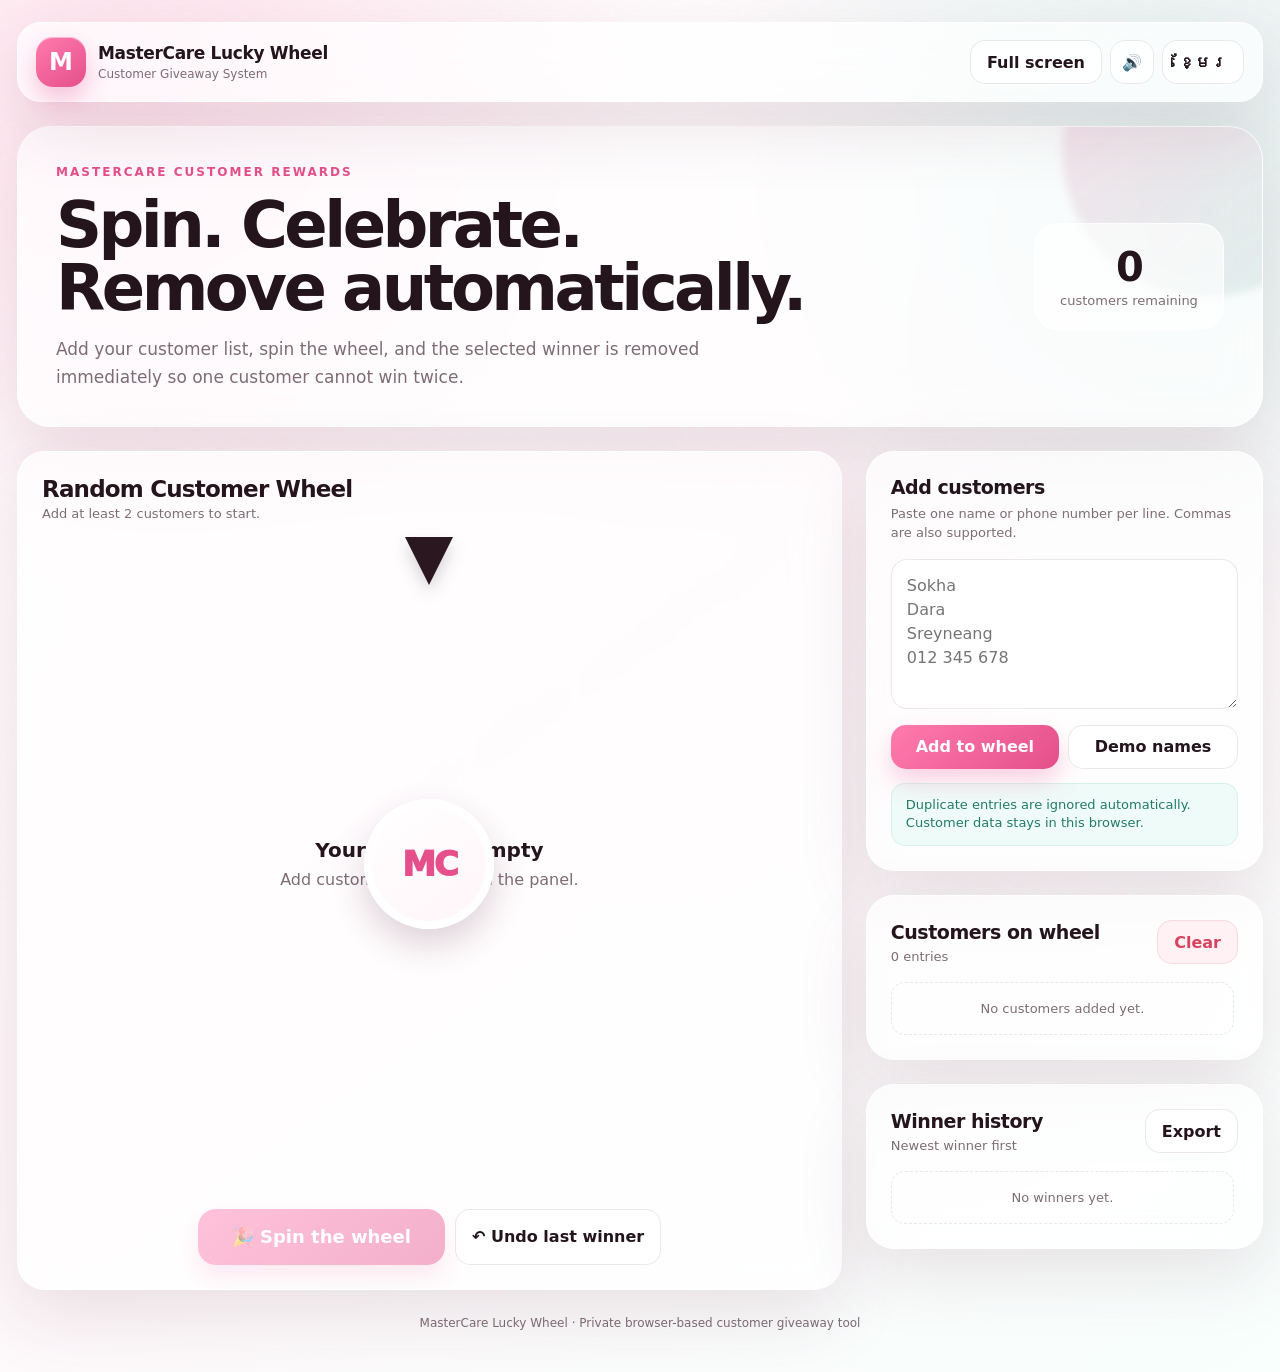
==== mastercare-wheel/index.html @ 32096e31 "Add MasterCare customer lucky wheel" ====
<!DOCTYPE html>
<html lang="en">
<head>
  <meta charset="UTF-8" />
  <meta name="viewport" content="width=device-width, initial-scale=1.0" />
  <meta name="theme-color" content="#fff7fa" />
  <meta name="description" content="MasterCare customer random wheel with automatic winner removal." />
  <title>MasterCare Lucky Wheel</title>
  <style>
    :root{--bg:#fff9fb;--surface:rgba(255,255,255,.72);--line:rgba(73,31,50,.10);--text:#24151d;--muted:#7e6c75;--pink:#e54f8b;--pink2:#ff7bad;--green:#2ca98f;--danger:#d8435f;--shadow:0 24px 70px rgba(104,45,70,.13);--radius:28px}
    *{box-sizing:border-box}html{scroll-behavior:smooth}body{margin:0;min-height:100vh;color:var(--text);font-family:Inter,ui-sans-serif,system-ui,-apple-system,BlinkMacSystemFont,"Segoe UI",sans-serif;background:radial-gradient(circle at 10% 5%,rgba(255,168,200,.30),transparent 30%),radial-gradient(circle at 92% 12%,rgba(158,229,215,.28),transparent 28%),linear-gradient(145deg,#fff,#fff7fa 48%,#f8fffd);overflow-x:hidden}
    body:before{content:"";position:fixed;inset:0;pointer-events:none;opacity:.24;background-image:url("data:image/svg+xml,%3Csvg viewBox='0 0 160 160' xmlns='http://www.w3.org/2000/svg'%3E%3Cfilter id='n'%3E%3CfeTurbulence type='fractalNoise' baseFrequency='.9' numOctaves='2' stitchTiles='stitch'/%3E%3C/filter%3E%3Crect width='100%25' height='100%25' filter='url(%23n)' opacity='.08'/%3E%3C/svg%3E")}
    button,input,textarea{font:inherit}button{cursor:pointer}.app{width:min(1440px,calc(100% - 34px));margin:0 auto;padding:22px 0 42px}.glass{background:var(--surface);border:1px solid rgba(255,255,255,.78);box-shadow:var(--shadow);backdrop-filter:blur(22px) saturate(150%);-webkit-backdrop-filter:blur(22px) saturate(150%)}
    header{min-height:78px;border-radius:24px;padding:14px 18px;display:flex;align-items:center;justify-content:space-between;gap:16px;position:sticky;top:14px;z-index:20}.brand{display:flex;align-items:center;gap:12px}.brand-mark{width:50px;height:50px;border-radius:17px;display:grid;place-items:center;color:#fff;font-weight:900;font-size:24px;background:linear-gradient(145deg,var(--pink2),var(--pink));box-shadow:0 12px 25px rgba(229,79,139,.32),inset 0 1px 0 rgba(255,255,255,.5)}.brand strong{display:block;font-size:17px;letter-spacing:-.02em}.brand span{font-size:12px;color:var(--muted)}.header-actions{display:flex;align-items:center;gap:8px}
    .icon-btn,.ghost-btn,.secondary-btn,.danger-btn,.primary-btn{border:0;border-radius:15px;min-height:44px;padding:0 16px;font-weight:750;transition:.2s ease}.icon-btn,.ghost-btn,.secondary-btn{background:rgba(255,255,255,.75);color:var(--text);border:1px solid var(--line)}.icon-btn{width:44px;padding:0;display:grid;place-items:center}button:hover{transform:translateY(-2px)}button:active{transform:translateY(0) scale(.98)}.primary-btn{color:#fff;background:linear-gradient(135deg,var(--pink2),var(--pink));box-shadow:0 12px 24px rgba(229,79,139,.26)}.secondary-btn{background:rgba(255,255,255,.82)}.danger-btn{color:var(--danger);background:#fff1f4;border:1px solid rgba(216,67,95,.13)}
    .hero{margin-top:24px;border-radius:34px;padding:34px 38px;display:flex;align-items:center;justify-content:space-between;gap:28px;overflow:hidden;position:relative}.hero:after{content:"";position:absolute;width:290px;height:290px;border-radius:50%;right:-90px;top:-120px;background:linear-gradient(140deg,rgba(255,123,173,.22),rgba(44,169,143,.14));filter:blur(4px)}.eyebrow{font-size:12px;letter-spacing:.17em;color:var(--pink);font-weight:900;text-transform:uppercase}h1{font-size:clamp(32px,5vw,64px);line-height:.98;letter-spacing:-.055em;margin:14px 0 16px;max-width:760px}.hero p{font-size:17px;line-height:1.65;color:var(--muted);max-width:670px;margin:0}.hero-stat{min-width:190px;border-radius:24px;padding:20px;position:relative;z-index:2;text-align:center;background:rgba(255,255,255,.66);border:1px solid rgba(255,255,255,.82)}.hero-stat strong{display:block;font-size:40px;letter-spacing:-.05em}.hero-stat span{color:var(--muted);font-size:13px}
    .workspace{margin-top:24px;display:grid;grid-template-columns:minmax(0,1.35fr) minmax(330px,.65fr);gap:24px}.wheel-card,.panel{border-radius:var(--radius);padding:24px}.wheel-card{min-height:720px;display:flex;flex-direction:column;align-items:center;justify-content:center;position:relative;overflow:hidden}.section-title{width:100%;display:flex;align-items:center;justify-content:space-between;gap:12px;margin-bottom:18px}.section-title h2{font-size:23px;letter-spacing:-.035em;margin:0}.section-title p{margin:4px 0 0;color:var(--muted);font-size:13px}.wheel-wrap{width:min(650px,92vw);aspect-ratio:1;position:relative;display:grid;place-items:center}#wheel{width:100%;height:100%;filter:drop-shadow(0 24px 30px rgba(97,40,64,.16))}.pointer{position:absolute;top:-2px;left:50%;transform:translateX(-50%);z-index:5;width:0;height:0;border-left:24px solid transparent;border-right:24px solid transparent;border-top:48px solid #2b1720;filter:drop-shadow(0 8px 8px rgba(36,21,29,.18))}.wheel-center{position:absolute;width:20%;aspect-ratio:1;border-radius:50%;display:grid;place-items:center;z-index:4;background:linear-gradient(145deg,#fff,#fff5f8);border:8px solid rgba(255,255,255,.92);box-shadow:0 16px 34px rgba(92,40,63,.2);color:var(--pink);font-weight:950;font-size:clamp(18px,3vw,34px);letter-spacing:-.06em}.empty-wheel{position:absolute;inset:0;display:grid;place-items:center;text-align:center;padding:32px;color:var(--muted);pointer-events:none}.empty-wheel strong{display:block;color:var(--text);font-size:20px;margin-bottom:8px}.wheel-actions{margin-top:20px;display:flex;flex-wrap:wrap;justify-content:center;gap:10px}#spinBtn{font-size:18px;min-height:56px;padding:0 34px;border-radius:18px}#spinBtn:disabled{opacity:.45;cursor:not-allowed;transform:none}
    .side{display:grid;gap:24px;align-content:start}.panel h3{font-size:19px;margin:0 0 6px;letter-spacing:-.025em}.panel .sub{color:var(--muted);font-size:13px;margin:0 0 16px;line-height:1.5}textarea,input{width:100%;border:1px solid var(--line);background:rgba(255,255,255,.76);color:var(--text);border-radius:16px;padding:14px 15px;outline:none;transition:.2s}textarea{min-height:150px;resize:vertical;line-height:1.5}textarea:focus,input:focus{border-color:rgba(229,79,139,.45);box-shadow:0 0 0 4px rgba(229,79,139,.09);background:#fff}.form-actions{display:flex;gap:9px;flex-wrap:wrap;margin-top:12px}.form-actions button{flex:1}.customer-list,.winner-list{display:grid;gap:8px;max-height:270px;overflow:auto;padding-right:4px}.customer-item,.winner-item{display:flex;align-items:center;justify-content:space-between;gap:12px;padding:11px 12px;border-radius:14px;background:rgba(255,255,255,.66);border:1px solid rgba(73,31,50,.07)}.customer-item span,.winner-item span{overflow:hidden;text-overflow:ellipsis;white-space:nowrap;font-weight:650}.customer-item button{border:0;background:#fff0f4;color:var(--danger);width:30px;height:30px;border-radius:10px}.winner-item small{color:var(--muted)}.empty-list{padding:18px;text-align:center;color:var(--muted);font-size:13px;border:1px dashed var(--line);border-radius:14px}.notice{margin-top:14px;padding:12px 14px;border-radius:14px;background:#effbf8;color:#237b69;font-size:13px;line-height:1.45;border:1px solid rgba(44,169,143,.12)}
    .modal{position:fixed;inset:0;z-index:100;display:grid;place-items:center;padding:20px}.modal.hidden{display:none}.backdrop{position:absolute;inset:0;background:rgba(34,18,26,.34);backdrop-filter:blur(12px)}.winner-modal{position:relative;width:min(520px,100%);border-radius:34px;padding:34px;text-align:center;overflow:hidden;background:rgba(255,255,255,.93);border:1px solid rgba(255,255,255,.95);box-shadow:0 34px 100px rgba(59,25,40,.25)}.winner-modal:before{content:"";position:absolute;inset:-120px;background:conic-gradient(from 90deg,transparent,rgba(255,123,173,.24),transparent,rgba(44,169,143,.20),transparent);animation:rotate 7s linear infinite}.winner-content{position:relative}@keyframes rotate{to{transform:rotate(360deg)}}.trophy{font-size:68px;display:block;animation:bounce .8s ease both}@keyframes bounce{0%{transform:scale(.3) rotate(-10deg);opacity:0}60%{transform:scale(1.18) rotate(4deg)}100%{transform:scale(1);opacity:1}}.winner-modal h2{font-size:22px;margin:12px 0 6px}.winner-name{font-size:clamp(29px,6vw,48px);font-weight:950;letter-spacing:-.05em;color:var(--pink);margin:8px 0 14px;word-break:break-word}.removed-note{font-size:13px;color:var(--green);padding:9px 13px;border-radius:999px;background:#edf9f6;display:inline-block;margin-bottom:20px}.modal-actions{display:flex;gap:10px;justify-content:center;flex-wrap:wrap}.confetti{position:fixed;top:-20px;width:12px;height:18px;z-index:140;animation:fall var(--d) linear forwards;transform:rotate(var(--r));border-radius:3px}@keyframes fall{to{transform:translate3d(var(--x),110vh,0) rotate(900deg);opacity:.9}}footer{padding:26px 8px 0;text-align:center;color:var(--muted);font-size:12px}
    @media(max-width:980px){.workspace{grid-template-columns:1fr}.side{grid-template-columns:1fr 1fr}.wheel-card{min-height:auto}}@media(max-width:680px){.app{width:min(100% - 20px,1440px);padding-top:10px}header{top:8px;padding:11px 12px}.brand span{display:none}.hide-mobile{display:none}.hero{padding:26px 22px;display:block}.hero-stat{margin-top:20px;min-width:0;text-align:left}.hero-stat strong{font-size:31px}.wheel-card,.panel{padding:16px;border-radius:23px}.wheel-card{padding-top:20px}.side{grid-template-columns:1fr}.pointer{border-left-width:18px;border-right-width:18px;border-top-width:38px}.wheel-center{border-width:5px}.section-title{align-items:flex-start}.form-actions button{flex:1 1 46%}}
  </style>
</head>
<body>
  <div class="app">
    <header class="glass"><div class="brand"><div class="brand-mark">M</div><div><strong>MasterCare Lucky Wheel</strong><span data-en="Customer Giveaway System" data-kh="ប្រព័ន្ធចាប់រង្វាន់អតិថិជន">Customer Giveaway System</span></div></div><div class="header-actions"><button class="ghost-btn hide-mobile" id="fullscreenBtn" data-en="Full screen" data-kh="ពេញអេក្រង់">Full screen</button><button class="icon-btn" id="soundBtn" title="Sound">🔊</button><button class="ghost-btn" id="langBtn">ខ្មែរ</button></div></header>
    <section class="hero glass"><div><span class="eyebrow" data-en="MasterCare Customer Rewards" data-kh="កម្មវិធីរង្វាន់អតិថិជន MasterCare">MasterCare Customer Rewards</span><h1 data-en="Spin. Celebrate. Remove automatically." data-kh="បង្វិល។ អបអរសាទរ។ ដកអ្នកឈ្នះចេញដោយស្វ័យប្រវត្តិ។">Spin. Celebrate. Remove automatically.</h1><p data-en="Add your customer list, spin the wheel, and the selected winner is removed immediately so one customer cannot win twice." data-kh="បញ្ចូលបញ្ជីអតិថិជន បង្វិលកង់ ហើយអ្នកឈ្នះនឹងត្រូវដកចេញភ្លាមៗ ដើម្បីកុំឱ្យមនុស្សតែម្នាក់ឈ្នះពីរដង។">Add your customer list, spin the wheel, and the selected winner is removed immediately so one customer cannot win twice.</p></div><div class="hero-stat"><strong id="customerCount">0</strong><span data-en="customers remaining" data-kh="អតិថិជននៅសល់">customers remaining</span></div></section>
    <main class="workspace">
      <section class="wheel-card glass"><div class="section-title"><div><h2 data-en="Random Customer Wheel" data-kh="កង់ចាប់ឈ្មោះអតិថិជន">Random Customer Wheel</h2><p id="wheelStatus">Add at least 2 customers to start.</p></div></div><div class="wheel-wrap"><canvas id="wheel" width="900" height="900" aria-label="Random customer wheel"></canvas><div class="pointer"></div><div class="wheel-center">MC</div><div class="empty-wheel" id="emptyWheel"><div><strong data-en="Your wheel is empty" data-kh="កង់មិនទាន់មានឈ្មោះ">Your wheel is empty</strong><span data-en="Add customer names from the panel." data-kh="សូមបញ្ចូលឈ្មោះអតិថិជនពីផ្ទាំងខាងក្រោម។">Add customer names from the panel.</span></div></div></div><div class="wheel-actions"><button class="primary-btn" id="spinBtn" disabled>🎉 <span data-en="Spin the wheel" data-kh="បង្វិលកង់">Spin the wheel</span></button><button class="secondary-btn" id="undoBtn" disabled>↶ <span data-en="Undo last winner" data-kh="ត្រឡប់អ្នកឈ្នះចុងក្រោយ">Undo last winner</span></button></div></section>
      <aside class="side">
        <section class="panel glass"><h3 data-en="Add customers" data-kh="បញ្ចូលអតិថិជន">Add customers</h3><p class="sub" data-en="Paste one name or phone number per line. Commas are also supported." data-kh="បិទភ្ជាប់ឈ្មោះ ឬលេខទូរស័ព្ទមួយក្នុងមួយបន្ទាត់។ អាចប្រើសញ្ញាក្បៀសផងដែរ។">Paste one name or phone number per line. Commas are also supported.</p><textarea id="nameInput" placeholder="Sokha&#10;Dara&#10;Sreyneang&#10;012 345 678"></textarea><div class="form-actions"><button class="primary-btn" id="addBtn" data-en="Add to wheel" data-kh="បញ្ចូលទៅកង់">Add to wheel</button><button class="secondary-btn" id="demoBtn" data-en="Demo names" data-kh="ឈ្មោះសាកល្បង">Demo names</button></div><div class="notice" data-en="Duplicate entries are ignored automatically. Customer data stays in this browser." data-kh="ឈ្មោះស្ទួនត្រូវបានរំលងដោយស្វ័យប្រវត្តិ។ ទិន្នន័យអតិថិជនរក្សាទុកតែក្នុង Browser នេះ។">Duplicate entries are ignored automatically. Customer data stays in this browser.</div></section>
        <section class="panel glass"><div class="section-title"><div><h3 data-en="Customers on wheel" data-kh="អតិថិជនក្នុងកង់">Customers on wheel</h3><p id="listCount">0 entries</p></div><button class="danger-btn" id="clearBtn" data-en="Clear" data-kh="លុបអស់">Clear</button></div><div class="customer-list" id="customerList"></div></section>
        <section class="panel glass"><div class="section-title"><div><h3 data-en="Winner history" data-kh="ប្រវត្តិអ្នកឈ្នះ">Winner history</h3><p data-en="Newest winner first" data-kh="អ្នកឈ្នះថ្មីបង្ហាញមុន">Newest winner first</p></div><button class="secondary-btn" id="exportBtn" data-en="Export" data-kh="ទាញយក">Export</button></div><div class="winner-list" id="winnerList"></div></section>
      </aside>
    </main>
    <footer>MasterCare Lucky Wheel · Private browser-based customer giveaway tool</footer>
  </div>
  <div class="modal hidden" id="winnerModal"><div class="backdrop"></div><div class="winner-modal"><div class="winner-content"><span class="trophy">🏆</span><h2 data-en="Congratulations!" data-kh="អបអរសាទរ!">Congratulations!</h2><div class="winner-name" id="winnerName"></div><div class="removed-note" data-en="✓ Removed from the wheel automatically" data-kh="✓ បានដកចេញពីកង់ដោយស្វ័យប្រវត្តិ">✓ Removed from the wheel automatically</div><div class="modal-actions"><button class="primary-btn" id="continueBtn" data-en="Continue" data-kh="បន្ត">Continue</button><button class="secondary-btn" id="winnerUndoBtn" data-en="Undo removal" data-kh="ត្រឡប់ទៅកង់">Undo removal</button></div></div></div></div>
<script>
const $=s=>document.querySelector(s),$$=s=>[...document.querySelectorAll(s)];const STORAGE={names:"mastercare-wheel-names-v1",winners:"mastercare-wheel-winners-v1",lang:"mastercare-wheel-lang-v1"};const colors=["#E9568E","#30AD99","#6E8EEB","#F3A744","#A96EEB","#EF6C66","#45A8D8","#7CBF61","#E27AB6","#6674D8","#E7B73E","#39B9B0"];let names=JSON.parse(localStorage.getItem(STORAGE.names)||"[]"),winners=JSON.parse(localStorage.getItem(STORAGE.winners)||"[]"),rotation=0,spinning=false,soundOn=true,lang=localStorage.getItem(STORAGE.lang)||"en",lastRemoved=null;const canvas=$("#wheel"),ctx=canvas.getContext("2d"),TWO_PI=Math.PI*2;
function normalize(a){return((a%TWO_PI)+TWO_PI)%TWO_PI}function save(){localStorage.setItem(STORAGE.names,JSON.stringify(names));localStorage.setItem(STORAGE.winners,JSON.stringify(winners))}function escapeHtml(v){return v.replace(/[&<>"']/g,ch=>({"&":"&amp;","<":"&lt;",">":"&gt;","\"":"&quot;","'":"&#039;"}[ch]))}function currentText(el){return el.dataset[lang]||el.textContent}
function applyLanguage(){document.documentElement.lang=lang==="kh"?"km":"en";$$('[data-en][data-kh]').forEach(el=>el.textContent=currentText(el));$("#langBtn").textContent=lang==="en"?"ខ្មែរ":"English";$("#nameInput").placeholder=lang==="en"?"Sokha\nDara\nSreyneang\n012 345 678":"សុខា\nដារ៉ា\nស្រីនាង\n012 345 678";renderAll();localStorage.setItem(STORAGE.lang,lang)}
function drawWheel(){const w=canvas.width,h=canvas.height,cx=w/2,cy=h/2,radius=w*.455;ctx.clearRect(0,0,w,h);if(!names.length){$("#emptyWheel").style.display="grid";return}$("#emptyWheel").style.display="none";const arc=TWO_PI/names.length,base=-Math.PI/2+rotation;names.forEach((name,i)=>{const start=base+i*arc,end=start+arc;ctx.beginPath();ctx.moveTo(cx,cy);ctx.arc(cx,cy,radius,start,end);ctx.closePath();ctx.fillStyle=colors[i%colors.length];ctx.fill();ctx.lineWidth=names.length>30?1.5:4;ctx.strokeStyle="rgba(255,255,255,.86)";ctx.stroke();if(names.length<=60){ctx.save();ctx.translate(cx,cy);ctx.rotate(start+arc/2);ctx.textAlign="right";ctx.textBaseline="middle";ctx.fillStyle="#fff";ctx.shadowColor="rgba(0,0,0,.16)";ctx.shadowBlur=5;const size=Math.max(13,Math.min(28,520/Math.max(names.length,8)));ctx.font=`800 ${size}px Inter, system-ui, sans-serif`;const maxChars=names.length>24?12:names.length>12?17:24,label=name.length>maxChars?name.slice(0,maxChars-1)+"…":name;ctx.fillText(label,radius-34,0,radius*.55);ctx.restore()}});ctx.beginPath();ctx.arc(cx,cy,radius,0,TWO_PI);ctx.lineWidth=12;ctx.strokeStyle="rgba(255,255,255,.92)";ctx.stroke()}
function renderCustomers(){$("#customerCount").textContent=names.length;$("#listCount").textContent=lang==="en"?`${names.length} entries`:`${names.length} នាក់`;$("#spinBtn").disabled=spinning||names.length<2;$("#clearBtn").disabled=!names.length||spinning;$("#wheelStatus").textContent=names.length<2?(lang==="en"?"Add at least 2 customers to start.":"បញ្ចូលអតិថិជនយ៉ាងតិច 2 នាក់ដើម្បីចាប់ផ្តើម។"):(lang==="en"?`${names.length} customers are ready.`:`អតិថិជន ${names.length} នាក់ត្រៀមរួចរាល់។`);$("#customerList").innerHTML=names.length?names.map((n,i)=>`<div class="customer-item"><span>${escapeHtml(n)}</span><button data-remove="${i}" title="Remove">×</button></div>`).join(""):`<div class="empty-list">${lang==="en"?"No customers added yet.":"មិនទាន់មានអតិថិជន។"}</div>`;$$('[data-remove]').forEach(btn=>btn.onclick=()=>{if(spinning)return;names.splice(+btn.dataset.remove,1);save();renderAll()})}
function renderWinners(){$("#undoBtn").disabled=!lastRemoved&&!winners.length;$("#exportBtn").disabled=!winners.length;$("#winnerList").innerHTML=winners.length?winners.map((w,i)=>`<div class="winner-item"><span>${escapeHtml(w.name)}</span><small>#${winners.length-i} · ${escapeHtml(w.time)}</small></div>`).join(""):`<div class="empty-list">${lang==="en"?"No winners yet.":"មិនទាន់មានអ្នកឈ្នះ។"}</div>`}function renderAll(){drawWheel();renderCustomers();renderWinners()}
function parseNames(raw){return raw.split(/[\n,;]+/).map(v=>v.trim()).filter(Boolean)}function addNames(newNames){const existing=new Set(names.map(n=>n.toLocaleLowerCase()));newNames.forEach(n=>{const key=n.toLocaleLowerCase();if(!existing.has(key)){names.push(n);existing.add(key)}});save();renderAll()}
let audioCtx;function tick(){if(!soundOn)return;audioCtx||=new(window.AudioContext||window.webkitAudioContext)();const o=audioCtx.createOscillator(),g=audioCtx.createGain();o.frequency.value=760;g.gain.setValueAtTime(.035,audioCtx.currentTime);g.gain.exponentialRampToValueAtTime(.001,audioCtx.currentTime+.035);o.connect(g);g.connect(audioCtx.destination);o.start();o.stop(audioCtx.currentTime+.04)}function winSound(){if(!soundOn)return;audioCtx||=new(window.AudioContext||window.webkitAudioContext)();[523,659,784,1047].forEach((f,i)=>{const o=audioCtx.createOscillator(),g=audioCtx.createGain(),t=audioCtx.currentTime+i*.11;o.frequency.value=f;g.gain.setValueAtTime(.06,t);g.gain.exponentialRampToValueAtTime(.001,t+.32);o.connect(g);g.connect(audioCtx.destination);o.start(t);o.stop(t+.34)})}
function spin(){if(spinning||names.length<2)return;spinning=true;renderCustomers();const selected=Math.floor(Math.random()*names.length),arc=TWO_PI/names.length,targetNorm=normalize(-(selected+.5)*arc),delta=normalize(targetNorm-normalize(rotation)),start=rotation,end=rotation+TWO_PI*(6+Math.floor(Math.random()*3))+delta,duration=5200,started=performance.now();let lastTick=0;function frame(now){const t=Math.min(1,(now-started)/duration),ease=1-Math.pow(1-t,4);rotation=start+(end-start)*ease;drawWheel();const ti=Math.floor((rotation/TWO_PI)*Math.max(names.length,1)*1.1);if(ti!==lastTick){tick();lastTick=ti}if(t<1)requestAnimationFrame(frame);else finishSpin(selected)}requestAnimationFrame(frame)}
function finishSpin(index){rotation=normalize(rotation);const winner=names[index];lastRemoved={name:winner,index};names.splice(index,1);winners.unshift({name:winner,time:new Date().toLocaleString(lang==="kh"?"km-KH":"en-GB",{dateStyle:"medium",timeStyle:"short"})});spinning=false;save();renderAll();$("#winnerName").textContent=winner;$("#winnerModal").classList.remove("hidden");confetti();winSound()}
function undoLast(){if(!winners.length&&!lastRemoved)return;const winner=lastRemoved?.name||winners[0]?.name,index=Math.min(lastRemoved?.index??names.length,names.length);if(!names.some(n=>n.toLocaleLowerCase()===winner.toLocaleLowerCase()))names.splice(index,0,winner);if(winners[0]?.name===winner)winners.shift();lastRemoved=null;save();renderAll();$("#winnerModal").classList.add("hidden")}
function confetti(){const palette=["#E9568E","#30AD99","#F3A744","#6E8EEB","#A96EEB","#fff"];for(let i=0;i<75;i++){const el=document.createElement("i");el.className="confetti";el.style.left=Math.random()*100+"vw";el.style.background=palette[i%palette.length];el.style.setProperty("--d",2.5+Math.random()*2.8+"s");el.style.setProperty("--x",-140+Math.random()*280+"px");el.style.setProperty("--r",Math.random()*360+"deg");el.style.animationDelay=Math.random()*.6+"s";document.body.append(el);setTimeout(()=>el.remove(),6000)}}
function exportCSV(){if(!winners.length)return;const rows=[["No.","Winner","Date / Time"],...winners.map((w,i)=>[winners.length-i,w.name,w.time])],csv=rows.map(row=>row.map(v=>`"${String(v).replace(/"/g,'""')}"`).join(",")).join("\n"),blob=new Blob(["\ufeff"+csv],{type:"text/csv;charset=utf-8"}),a=document.createElement("a");a.href=URL.createObjectURL(blob);a.download=`mastercare-winners-${new Date().toISOString().slice(0,10)}.csv`;a.click();URL.revokeObjectURL(a.href)}
$("#addBtn").onclick=()=>{addNames(parseNames($("#nameInput").value));$("#nameInput").value=""};$("#demoBtn").onclick=()=>addNames(lang==="en"?["Sokha","Dara","Sreyneang","Vanna","Pisey","Rothana","Sophea","Chenda","Bopha","Makara"]:["សុខា","ដារ៉ា","ស្រីនាង","វណ្ណា","ពិសី","រតនា","សុភា","ចិន្តា","បុប្ផា","មករា"]);$("#spinBtn").onclick=spin;$("#clearBtn").onclick=()=>{if(confirm(lang==="en"?"Remove all customers from the wheel?":"លុបអតិថិជនទាំងអស់ចេញពីកង់?")){names=[];lastRemoved=null;save();renderAll()}};$("#undoBtn").onclick=undoLast;$("#winnerUndoBtn").onclick=undoLast;$("#continueBtn").onclick=()=>$("#winnerModal").classList.add("hidden");$(".backdrop").onclick=()=>$("#winnerModal").classList.add("hidden");$("#exportBtn").onclick=exportCSV;$("#soundBtn").onclick=()=>{soundOn=!soundOn;$("#soundBtn").textContent=soundOn?"🔊":"🔇"};$("#langBtn").onclick=()=>{lang=lang==="en"?"kh":"en";applyLanguage()};$("#fullscreenBtn").onclick=()=>{if(!document.fullscreenElement)document.documentElement.requestFullscreen?.();else document.exitFullscreen?.()};window.addEventListener("resize",drawWheel);applyLanguage();
</script>
</body></html>
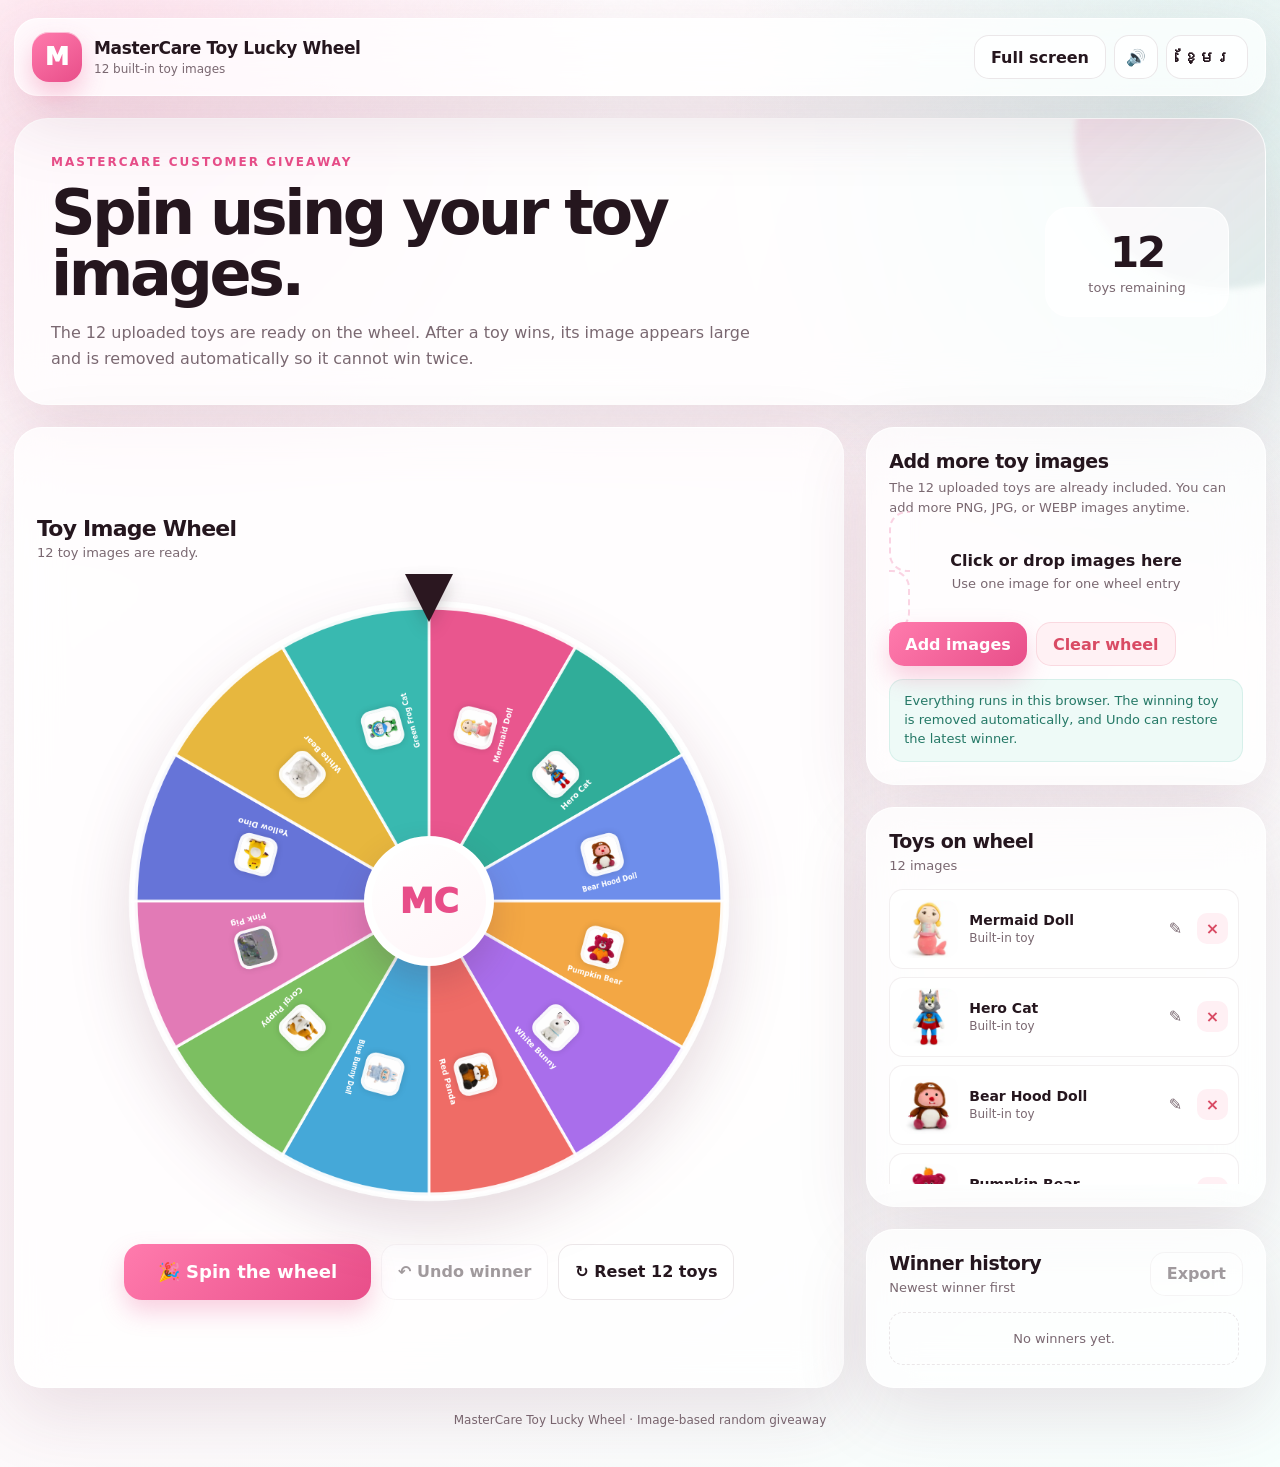
==== commit c7fc0997: "Add MasterCare toy image lucky wheel" ====
--- a/mastercare-wheel/index.html
+++ b/mastercare-wheel/index.html
@@ -1,54 +1,129 @@
 <!DOCTYPE html>
 <html lang="en">
 <head>
-  <meta charset="UTF-8" />
-  <meta name="viewport" content="width=device-width, initial-scale=1.0" />
-  <meta name="theme-color" content="#fff7fa" />
-  <meta name="description" content="MasterCare customer random wheel with automatic winner removal." />
-  <title>MasterCare Lucky Wheel</title>
-  <style>
-    :root{--bg:#fff9fb;--surface:rgba(255,255,255,.72);--line:rgba(73,31,50,.10);--text:#24151d;--muted:#7e6c75;--pink:#e54f8b;--pink2:#ff7bad;--green:#2ca98f;--danger:#d8435f;--shadow:0 24px 70px rgba(104,45,70,.13);--radius:28px}
-    *{box-sizing:border-box}html{scroll-behavior:smooth}body{margin:0;min-height:100vh;color:var(--text);font-family:Inter,ui-sans-serif,system-ui,-apple-system,BlinkMacSystemFont,"Segoe UI",sans-serif;background:radial-gradient(circle at 10% 5%,rgba(255,168,200,.30),transparent 30%),radial-gradient(circle at 92% 12%,rgba(158,229,215,.28),transparent 28%),linear-gradient(145deg,#fff,#fff7fa 48%,#f8fffd);overflow-x:hidden}
-    body:before{content:"";position:fixed;inset:0;pointer-events:none;opacity:.24;background-image:url("data:image/svg+xml,%3Csvg viewBox='0 0 160 160' xmlns='http://www.w3.org/2000/svg'%3E%3Cfilter id='n'%3E%3CfeTurbulence type='fractalNoise' baseFrequency='.9' numOctaves='2' stitchTiles='stitch'/%3E%3C/filter%3E%3Crect width='100%25' height='100%25' filter='url(%23n)' opacity='.08'/%3E%3C/svg%3E")}
-    button,input,textarea{font:inherit}button{cursor:pointer}.app{width:min(1440px,calc(100% - 34px));margin:0 auto;padding:22px 0 42px}.glass{background:var(--surface);border:1px solid rgba(255,255,255,.78);box-shadow:var(--shadow);backdrop-filter:blur(22px) saturate(150%);-webkit-backdrop-filter:blur(22px) saturate(150%)}
-    header{min-height:78px;border-radius:24px;padding:14px 18px;display:flex;align-items:center;justify-content:space-between;gap:16px;position:sticky;top:14px;z-index:20}.brand{display:flex;align-items:center;gap:12px}.brand-mark{width:50px;height:50px;border-radius:17px;display:grid;place-items:center;color:#fff;font-weight:900;font-size:24px;background:linear-gradient(145deg,var(--pink2),var(--pink));box-shadow:0 12px 25px rgba(229,79,139,.32),inset 0 1px 0 rgba(255,255,255,.5)}.brand strong{display:block;font-size:17px;letter-spacing:-.02em}.brand span{font-size:12px;color:var(--muted)}.header-actions{display:flex;align-items:center;gap:8px}
-    .icon-btn,.ghost-btn,.secondary-btn,.danger-btn,.primary-btn{border:0;border-radius:15px;min-height:44px;padding:0 16px;font-weight:750;transition:.2s ease}.icon-btn,.ghost-btn,.secondary-btn{background:rgba(255,255,255,.75);color:var(--text);border:1px solid var(--line)}.icon-btn{width:44px;padding:0;display:grid;place-items:center}button:hover{transform:translateY(-2px)}button:active{transform:translateY(0) scale(.98)}.primary-btn{color:#fff;background:linear-gradient(135deg,var(--pink2),var(--pink));box-shadow:0 12px 24px rgba(229,79,139,.26)}.secondary-btn{background:rgba(255,255,255,.82)}.danger-btn{color:var(--danger);background:#fff1f4;border:1px solid rgba(216,67,95,.13)}
-    .hero{margin-top:24px;border-radius:34px;padding:34px 38px;display:flex;align-items:center;justify-content:space-between;gap:28px;overflow:hidden;position:relative}.hero:after{content:"";position:absolute;width:290px;height:290px;border-radius:50%;right:-90px;top:-120px;background:linear-gradient(140deg,rgba(255,123,173,.22),rgba(44,169,143,.14));filter:blur(4px)}.eyebrow{font-size:12px;letter-spacing:.17em;color:var(--pink);font-weight:900;text-transform:uppercase}h1{font-size:clamp(32px,5vw,64px);line-height:.98;letter-spacing:-.055em;margin:14px 0 16px;max-width:760px}.hero p{font-size:17px;line-height:1.65;color:var(--muted);max-width:670px;margin:0}.hero-stat{min-width:190px;border-radius:24px;padding:20px;position:relative;z-index:2;text-align:center;background:rgba(255,255,255,.66);border:1px solid rgba(255,255,255,.82)}.hero-stat strong{display:block;font-size:40px;letter-spacing:-.05em}.hero-stat span{color:var(--muted);font-size:13px}
-    .workspace{margin-top:24px;display:grid;grid-template-columns:minmax(0,1.35fr) minmax(330px,.65fr);gap:24px}.wheel-card,.panel{border-radius:var(--radius);padding:24px}.wheel-card{min-height:720px;display:flex;flex-direction:column;align-items:center;justify-content:center;position:relative;overflow:hidden}.section-title{width:100%;display:flex;align-items:center;justify-content:space-between;gap:12px;margin-bottom:18px}.section-title h2{font-size:23px;letter-spacing:-.035em;margin:0}.section-title p{margin:4px 0 0;color:var(--muted);font-size:13px}.wheel-wrap{width:min(650px,92vw);aspect-ratio:1;position:relative;display:grid;place-items:center}#wheel{width:100%;height:100%;filter:drop-shadow(0 24px 30px rgba(97,40,64,.16))}.pointer{position:absolute;top:-2px;left:50%;transform:translateX(-50%);z-index:5;width:0;height:0;border-left:24px solid transparent;border-right:24px solid transparent;border-top:48px solid #2b1720;filter:drop-shadow(0 8px 8px rgba(36,21,29,.18))}.wheel-center{position:absolute;width:20%;aspect-ratio:1;border-radius:50%;display:grid;place-items:center;z-index:4;background:linear-gradient(145deg,#fff,#fff5f8);border:8px solid rgba(255,255,255,.92);box-shadow:0 16px 34px rgba(92,40,63,.2);color:var(--pink);font-weight:950;font-size:clamp(18px,3vw,34px);letter-spacing:-.06em}.empty-wheel{position:absolute;inset:0;display:grid;place-items:center;text-align:center;padding:32px;color:var(--muted);pointer-events:none}.empty-wheel strong{display:block;color:var(--text);font-size:20px;margin-bottom:8px}.wheel-actions{margin-top:20px;display:flex;flex-wrap:wrap;justify-content:center;gap:10px}#spinBtn{font-size:18px;min-height:56px;padding:0 34px;border-radius:18px}#spinBtn:disabled{opacity:.45;cursor:not-allowed;transform:none}
-    .side{display:grid;gap:24px;align-content:start}.panel h3{font-size:19px;margin:0 0 6px;letter-spacing:-.025em}.panel .sub{color:var(--muted);font-size:13px;margin:0 0 16px;line-height:1.5}textarea,input{width:100%;border:1px solid var(--line);background:rgba(255,255,255,.76);color:var(--text);border-radius:16px;padding:14px 15px;outline:none;transition:.2s}textarea{min-height:150px;resize:vertical;line-height:1.5}textarea:focus,input:focus{border-color:rgba(229,79,139,.45);box-shadow:0 0 0 4px rgba(229,79,139,.09);background:#fff}.form-actions{display:flex;gap:9px;flex-wrap:wrap;margin-top:12px}.form-actions button{flex:1}.customer-list,.winner-list{display:grid;gap:8px;max-height:270px;overflow:auto;padding-right:4px}.customer-item,.winner-item{display:flex;align-items:center;justify-content:space-between;gap:12px;padding:11px 12px;border-radius:14px;background:rgba(255,255,255,.66);border:1px solid rgba(73,31,50,.07)}.customer-item span,.winner-item span{overflow:hidden;text-overflow:ellipsis;white-space:nowrap;font-weight:650}.customer-item button{border:0;background:#fff0f4;color:var(--danger);width:30px;height:30px;border-radius:10px}.winner-item small{color:var(--muted)}.empty-list{padding:18px;text-align:center;color:var(--muted);font-size:13px;border:1px dashed var(--line);border-radius:14px}.notice{margin-top:14px;padding:12px 14px;border-radius:14px;background:#effbf8;color:#237b69;font-size:13px;line-height:1.45;border:1px solid rgba(44,169,143,.12)}
-    .modal{position:fixed;inset:0;z-index:100;display:grid;place-items:center;padding:20px}.modal.hidden{display:none}.backdrop{position:absolute;inset:0;background:rgba(34,18,26,.34);backdrop-filter:blur(12px)}.winner-modal{position:relative;width:min(520px,100%);border-radius:34px;padding:34px;text-align:center;overflow:hidden;background:rgba(255,255,255,.93);border:1px solid rgba(255,255,255,.95);box-shadow:0 34px 100px rgba(59,25,40,.25)}.winner-modal:before{content:"";position:absolute;inset:-120px;background:conic-gradient(from 90deg,transparent,rgba(255,123,173,.24),transparent,rgba(44,169,143,.20),transparent);animation:rotate 7s linear infinite}.winner-content{position:relative}@keyframes rotate{to{transform:rotate(360deg)}}.trophy{font-size:68px;display:block;animation:bounce .8s ease both}@keyframes bounce{0%{transform:scale(.3) rotate(-10deg);opacity:0}60%{transform:scale(1.18) rotate(4deg)}100%{transform:scale(1);opacity:1}}.winner-modal h2{font-size:22px;margin:12px 0 6px}.winner-name{font-size:clamp(29px,6vw,48px);font-weight:950;letter-spacing:-.05em;color:var(--pink);margin:8px 0 14px;word-break:break-word}.removed-note{font-size:13px;color:var(--green);padding:9px 13px;border-radius:999px;background:#edf9f6;display:inline-block;margin-bottom:20px}.modal-actions{display:flex;gap:10px;justify-content:center;flex-wrap:wrap}.confetti{position:fixed;top:-20px;width:12px;height:18px;z-index:140;animation:fall var(--d) linear forwards;transform:rotate(var(--r));border-radius:3px}@keyframes fall{to{transform:translate3d(var(--x),110vh,0) rotate(900deg);opacity:.9}}footer{padding:26px 8px 0;text-align:center;color:var(--muted);font-size:12px}
-    @media(max-width:980px){.workspace{grid-template-columns:1fr}.side{grid-template-columns:1fr 1fr}.wheel-card{min-height:auto}}@media(max-width:680px){.app{width:min(100% - 20px,1440px);padding-top:10px}header{top:8px;padding:11px 12px}.brand span{display:none}.hide-mobile{display:none}.hero{padding:26px 22px;display:block}.hero-stat{margin-top:20px;min-width:0;text-align:left}.hero-stat strong{font-size:31px}.wheel-card,.panel{padding:16px;border-radius:23px}.wheel-card{padding-top:20px}.side{grid-template-columns:1fr}.pointer{border-left-width:18px;border-right-width:18px;border-top-width:38px}.wheel-center{border-width:5px}.section-title{align-items:flex-start}.form-actions button{flex:1 1 46%}}
-  </style>
+<meta charset="UTF-8">
+<meta name="viewport" content="width=device-width, initial-scale=1.0">
+<meta name="theme-color" content="#fff7fa">
+<meta name="description" content="MasterCare image lucky wheel with built-in toy images and automatic winner removal.">
+<title>MasterCare Toy Lucky Wheel</title>
+<link rel="stylesheet" href="styles.css">
 </head>
 <body>
-  <div class="app">
-    <header class="glass"><div class="brand"><div class="brand-mark">M</div><div><strong>MasterCare Lucky Wheel</strong><span data-en="Customer Giveaway System" data-kh="ប្រព័ន្ធចាប់រង្វាន់អតិថិជន">Customer Giveaway System</span></div></div><div class="header-actions"><button class="ghost-btn hide-mobile" id="fullscreenBtn" data-en="Full screen" data-kh="ពេញអេក្រង់">Full screen</button><button class="icon-btn" id="soundBtn" title="Sound">🔊</button><button class="ghost-btn" id="langBtn">ខ្មែរ</button></div></header>
-    <section class="hero glass"><div><span class="eyebrow" data-en="MasterCare Customer Rewards" data-kh="កម្មវិធីរង្វាន់អតិថិជន MasterCare">MasterCare Customer Rewards</span><h1 data-en="Spin. Celebrate. Remove automatically." data-kh="បង្វិល។ អបអរសាទរ។ ដកអ្នកឈ្នះចេញដោយស្វ័យប្រវត្តិ។">Spin. Celebrate. Remove automatically.</h1><p data-en="Add your customer list, spin the wheel, and the selected winner is removed immediately so one customer cannot win twice." data-kh="បញ្ចូលបញ្ជីអតិថិជន បង្វិលកង់ ហើយអ្នកឈ្នះនឹងត្រូវដកចេញភ្លាមៗ ដើម្បីកុំឱ្យមនុស្សតែម្នាក់ឈ្នះពីរដង។">Add your customer list, spin the wheel, and the selected winner is removed immediately so one customer cannot win twice.</p></div><div class="hero-stat"><strong id="customerCount">0</strong><span data-en="customers remaining" data-kh="អតិថិជននៅសល់">customers remaining</span></div></section>
-    <main class="workspace">
-      <section class="wheel-card glass"><div class="section-title"><div><h2 data-en="Random Customer Wheel" data-kh="កង់ចាប់ឈ្មោះអតិថិជន">Random Customer Wheel</h2><p id="wheelStatus">Add at least 2 customers to start.</p></div></div><div class="wheel-wrap"><canvas id="wheel" width="900" height="900" aria-label="Random customer wheel"></canvas><div class="pointer"></div><div class="wheel-center">MC</div><div class="empty-wheel" id="emptyWheel"><div><strong data-en="Your wheel is empty" data-kh="កង់មិនទាន់មានឈ្មោះ">Your wheel is empty</strong><span data-en="Add customer names from the panel." data-kh="សូមបញ្ចូលឈ្មោះអតិថិជនពីផ្ទាំងខាងក្រោម។">Add customer names from the panel.</span></div></div></div><div class="wheel-actions"><button class="primary-btn" id="spinBtn" disabled>🎉 <span data-en="Spin the wheel" data-kh="បង្វិលកង់">Spin the wheel</span></button><button class="secondary-btn" id="undoBtn" disabled>↶ <span data-en="Undo last winner" data-kh="ត្រឡប់អ្នកឈ្នះចុងក្រោយ">Undo last winner</span></button></div></section>
-      <aside class="side">
-        <section class="panel glass"><h3 data-en="Add customers" data-kh="បញ្ចូលអតិថិជន">Add customers</h3><p class="sub" data-en="Paste one name or phone number per line. Commas are also supported." data-kh="បិទភ្ជាប់ឈ្មោះ ឬលេខទូរស័ព្ទមួយក្នុងមួយបន្ទាត់។ អាចប្រើសញ្ញាក្បៀសផងដែរ។">Paste one name or phone number per line. Commas are also supported.</p><textarea id="nameInput" placeholder="Sokha&#10;Dara&#10;Sreyneang&#10;012 345 678"></textarea><div class="form-actions"><button class="primary-btn" id="addBtn" data-en="Add to wheel" data-kh="បញ្ចូលទៅកង់">Add to wheel</button><button class="secondary-btn" id="demoBtn" data-en="Demo names" data-kh="ឈ្មោះសាកល្បង">Demo names</button></div><div class="notice" data-en="Duplicate entries are ignored automatically. Customer data stays in this browser." data-kh="ឈ្មោះស្ទួនត្រូវបានរំលងដោយស្វ័យប្រវត្តិ។ ទិន្នន័យអតិថិជនរក្សាទុកតែក្នុង Browser នេះ។">Duplicate entries are ignored automatically. Customer data stays in this browser.</div></section>
-        <section class="panel glass"><div class="section-title"><div><h3 data-en="Customers on wheel" data-kh="អតិថិជនក្នុងកង់">Customers on wheel</h3><p id="listCount">0 entries</p></div><button class="danger-btn" id="clearBtn" data-en="Clear" data-kh="លុបអស់">Clear</button></div><div class="customer-list" id="customerList"></div></section>
-        <section class="panel glass"><div class="section-title"><div><h3 data-en="Winner history" data-kh="ប្រវត្តិអ្នកឈ្នះ">Winner history</h3><p data-en="Newest winner first" data-kh="អ្នកឈ្នះថ្មីបង្ហាញមុន">Newest winner first</p></div><button class="secondary-btn" id="exportBtn" data-en="Export" data-kh="ទាញយក">Export</button></div><div class="winner-list" id="winnerList"></div></section>
-      </aside>
-    </main>
-    <footer>MasterCare Lucky Wheel · Private browser-based customer giveaway tool</footer>
-  </div>
-  <div class="modal hidden" id="winnerModal"><div class="backdrop"></div><div class="winner-modal"><div class="winner-content"><span class="trophy">🏆</span><h2 data-en="Congratulations!" data-kh="អបអរសាទរ!">Congratulations!</h2><div class="winner-name" id="winnerName"></div><div class="removed-note" data-en="✓ Removed from the wheel automatically" data-kh="✓ បានដកចេញពីកង់ដោយស្វ័យប្រវត្តិ">✓ Removed from the wheel automatically</div><div class="modal-actions"><button class="primary-btn" id="continueBtn" data-en="Continue" data-kh="បន្ត">Continue</button><button class="secondary-btn" id="winnerUndoBtn" data-en="Undo removal" data-kh="ត្រឡប់ទៅកង់">Undo removal</button></div></div></div></div>
-<script>
-const $=s=>document.querySelector(s),$$=s=>[...document.querySelectorAll(s)];const STORAGE={names:"mastercare-wheel-names-v1",winners:"mastercare-wheel-winners-v1",lang:"mastercare-wheel-lang-v1"};const colors=["#E9568E","#30AD99","#6E8EEB","#F3A744","#A96EEB","#EF6C66","#45A8D8","#7CBF61","#E27AB6","#6674D8","#E7B73E","#39B9B0"];let names=JSON.parse(localStorage.getItem(STORAGE.names)||"[]"),winners=JSON.parse(localStorage.getItem(STORAGE.winners)||"[]"),rotation=0,spinning=false,soundOn=true,lang=localStorage.getItem(STORAGE.lang)||"en",lastRemoved=null;const canvas=$("#wheel"),ctx=canvas.getContext("2d"),TWO_PI=Math.PI*2;
-function normalize(a){return((a%TWO_PI)+TWO_PI)%TWO_PI}function save(){localStorage.setItem(STORAGE.names,JSON.stringify(names));localStorage.setItem(STORAGE.winners,JSON.stringify(winners))}function escapeHtml(v){return v.replace(/[&<>"']/g,ch=>({"&":"&amp;","<":"&lt;",">":"&gt;","\"":"&quot;","'":"&#039;"}[ch]))}function currentText(el){return el.dataset[lang]||el.textContent}
-function applyLanguage(){document.documentElement.lang=lang==="kh"?"km":"en";$$('[data-en][data-kh]').forEach(el=>el.textContent=currentText(el));$("#langBtn").textContent=lang==="en"?"ខ្មែរ":"English";$("#nameInput").placeholder=lang==="en"?"Sokha\nDara\nSreyneang\n012 345 678":"សុខា\nដារ៉ា\nស្រីនាង\n012 345 678";renderAll();localStorage.setItem(STORAGE.lang,lang)}
-function drawWheel(){const w=canvas.width,h=canvas.height,cx=w/2,cy=h/2,radius=w*.455;ctx.clearRect(0,0,w,h);if(!names.length){$("#emptyWheel").style.display="grid";return}$("#emptyWheel").style.display="none";const arc=TWO_PI/names.length,base=-Math.PI/2+rotation;names.forEach((name,i)=>{const start=base+i*arc,end=start+arc;ctx.beginPath();ctx.moveTo(cx,cy);ctx.arc(cx,cy,radius,start,end);ctx.closePath();ctx.fillStyle=colors[i%colors.length];ctx.fill();ctx.lineWidth=names.length>30?1.5:4;ctx.strokeStyle="rgba(255,255,255,.86)";ctx.stroke();if(names.length<=60){ctx.save();ctx.translate(cx,cy);ctx.rotate(start+arc/2);ctx.textAlign="right";ctx.textBaseline="middle";ctx.fillStyle="#fff";ctx.shadowColor="rgba(0,0,0,.16)";ctx.shadowBlur=5;const size=Math.max(13,Math.min(28,520/Math.max(names.length,8)));ctx.font=`800 ${size}px Inter, system-ui, sans-serif`;const maxChars=names.length>24?12:names.length>12?17:24,label=name.length>maxChars?name.slice(0,maxChars-1)+"…":name;ctx.fillText(label,radius-34,0,radius*.55);ctx.restore()}});ctx.beginPath();ctx.arc(cx,cy,radius,0,TWO_PI);ctx.lineWidth=12;ctx.strokeStyle="rgba(255,255,255,.92)";ctx.stroke()}
-function renderCustomers(){$("#customerCount").textContent=names.length;$("#listCount").textContent=lang==="en"?`${names.length} entries`:`${names.length} នាក់`;$("#spinBtn").disabled=spinning||names.length<2;$("#clearBtn").disabled=!names.length||spinning;$("#wheelStatus").textContent=names.length<2?(lang==="en"?"Add at least 2 customers to start.":"បញ្ចូលអតិថិជនយ៉ាងតិច 2 នាក់ដើម្បីចាប់ផ្តើម។"):(lang==="en"?`${names.length} customers are ready.`:`អតិថិជន ${names.length} នាក់ត្រៀមរួចរាល់។`);$("#customerList").innerHTML=names.length?names.map((n,i)=>`<div class="customer-item"><span>${escapeHtml(n)}</span><button data-remove="${i}" title="Remove">×</button></div>`).join(""):`<div class="empty-list">${lang==="en"?"No customers added yet.":"មិនទាន់មានអតិថិជន។"}</div>`;$$('[data-remove]').forEach(btn=>btn.onclick=()=>{if(spinning)return;names.splice(+btn.dataset.remove,1);save();renderAll()})}
-function renderWinners(){$("#undoBtn").disabled=!lastRemoved&&!winners.length;$("#exportBtn").disabled=!winners.length;$("#winnerList").innerHTML=winners.length?winners.map((w,i)=>`<div class="winner-item"><span>${escapeHtml(w.name)}</span><small>#${winners.length-i} · ${escapeHtml(w.time)}</small></div>`).join(""):`<div class="empty-list">${lang==="en"?"No winners yet.":"មិនទាន់មានអ្នកឈ្នះ។"}</div>`}function renderAll(){drawWheel();renderCustomers();renderWinners()}
-function parseNames(raw){return raw.split(/[\n,;]+/).map(v=>v.trim()).filter(Boolean)}function addNames(newNames){const existing=new Set(names.map(n=>n.toLocaleLowerCase()));newNames.forEach(n=>{const key=n.toLocaleLowerCase();if(!existing.has(key)){names.push(n);existing.add(key)}});save();renderAll()}
-let audioCtx;function tick(){if(!soundOn)return;audioCtx||=new(window.AudioContext||window.webkitAudioContext)();const o=audioCtx.createOscillator(),g=audioCtx.createGain();o.frequency.value=760;g.gain.setValueAtTime(.035,audioCtx.currentTime);g.gain.exponentialRampToValueAtTime(.001,audioCtx.currentTime+.035);o.connect(g);g.connect(audioCtx.destination);o.start();o.stop(audioCtx.currentTime+.04)}function winSound(){if(!soundOn)return;audioCtx||=new(window.AudioContext||window.webkitAudioContext)();[523,659,784,1047].forEach((f,i)=>{const o=audioCtx.createOscillator(),g=audioCtx.createGain(),t=audioCtx.currentTime+i*.11;o.frequency.value=f;g.gain.setValueAtTime(.06,t);g.gain.exponentialRampToValueAtTime(.001,t+.32);o.connect(g);g.connect(audioCtx.destination);o.start(t);o.stop(t+.34)})}
-function spin(){if(spinning||names.length<2)return;spinning=true;renderCustomers();const selected=Math.floor(Math.random()*names.length),arc=TWO_PI/names.length,targetNorm=normalize(-(selected+.5)*arc),delta=normalize(targetNorm-normalize(rotation)),start=rotation,end=rotation+TWO_PI*(6+Math.floor(Math.random()*3))+delta,duration=5200,started=performance.now();let lastTick=0;function frame(now){const t=Math.min(1,(now-started)/duration),ease=1-Math.pow(1-t,4);rotation=start+(end-start)*ease;drawWheel();const ti=Math.floor((rotation/TWO_PI)*Math.max(names.length,1)*1.1);if(ti!==lastTick){tick();lastTick=ti}if(t<1)requestAnimationFrame(frame);else finishSpin(selected)}requestAnimationFrame(frame)}
-function finishSpin(index){rotation=normalize(rotation);const winner=names[index];lastRemoved={name:winner,index};names.splice(index,1);winners.unshift({name:winner,time:new Date().toLocaleString(lang==="kh"?"km-KH":"en-GB",{dateStyle:"medium",timeStyle:"short"})});spinning=false;save();renderAll();$("#winnerName").textContent=winner;$("#winnerModal").classList.remove("hidden");confetti();winSound()}
-function undoLast(){if(!winners.length&&!lastRemoved)return;const winner=lastRemoved?.name||winners[0]?.name,index=Math.min(lastRemoved?.index??names.length,names.length);if(!names.some(n=>n.toLocaleLowerCase()===winner.toLocaleLowerCase()))names.splice(index,0,winner);if(winners[0]?.name===winner)winners.shift();lastRemoved=null;save();renderAll();$("#winnerModal").classList.add("hidden")}
-function confetti(){const palette=["#E9568E","#30AD99","#F3A744","#6E8EEB","#A96EEB","#fff"];for(let i=0;i<75;i++){const el=document.createElement("i");el.className="confetti";el.style.left=Math.random()*100+"vw";el.style.background=palette[i%palette.length];el.style.setProperty("--d",2.5+Math.random()*2.8+"s");el.style.setProperty("--x",-140+Math.random()*280+"px");el.style.setProperty("--r",Math.random()*360+"deg");el.style.animationDelay=Math.random()*.6+"s";document.body.append(el);setTimeout(()=>el.remove(),6000)}}
-function exportCSV(){if(!winners.length)return;const rows=[["No.","Winner","Date / Time"],...winners.map((w,i)=>[winners.length-i,w.name,w.time])],csv=rows.map(row=>row.map(v=>`"${String(v).replace(/"/g,'""')}"`).join(",")).join("\n"),blob=new Blob(["\ufeff"+csv],{type:"text/csv;charset=utf-8"}),a=document.createElement("a");a.href=URL.createObjectURL(blob);a.download=`mastercare-winners-${new Date().toISOString().slice(0,10)}.csv`;a.click();URL.revokeObjectURL(a.href)}
-$("#addBtn").onclick=()=>{addNames(parseNames($("#nameInput").value));$("#nameInput").value=""};$("#demoBtn").onclick=()=>addNames(lang==="en"?["Sokha","Dara","Sreyneang","Vanna","Pisey","Rothana","Sophea","Chenda","Bopha","Makara"]:["សុខា","ដារ៉ា","ស្រីនាង","វណ្ណា","ពិសី","រតនា","សុភា","ចិន្តា","បុប្ផា","មករា"]);$("#spinBtn").onclick=spin;$("#clearBtn").onclick=()=>{if(confirm(lang==="en"?"Remove all customers from the wheel?":"លុបអតិថិជនទាំងអស់ចេញពីកង់?")){names=[];lastRemoved=null;save();renderAll()}};$("#undoBtn").onclick=undoLast;$("#winnerUndoBtn").onclick=undoLast;$("#continueBtn").onclick=()=>$("#winnerModal").classList.add("hidden");$(".backdrop").onclick=()=>$("#winnerModal").classList.add("hidden");$("#exportBtn").onclick=exportCSV;$("#soundBtn").onclick=()=>{soundOn=!soundOn;$("#soundBtn").textContent=soundOn?"🔊":"🔇"};$("#langBtn").onclick=()=>{lang=lang==="en"?"kh":"en";applyLanguage()};$("#fullscreenBtn").onclick=()=>{if(!document.fullscreenElement)document.documentElement.requestFullscreen?.();else document.exitFullscreen?.()};window.addEventListener("resize",drawWheel);applyLanguage();
-</script>
-</body></html>
+<div class="app">
+<header class="glass">
+<div class="brand">
+<div class="brand-mark">M</div>
+<div>
+<strong>MasterCare Toy Lucky Wheel</strong>
+<span data-en="12 built-in toy images" data-kh="មានរូបតុក្កតាស្រាប់ 12 រូប">12 built-in toy images</span>
+</div>
+</div>
+<div class="header-actions">
+<button class="secondary-btn hide-mobile" id="fullscreenBtn" data-en="Full screen" data-kh="ពេញអេក្រង់">Full screen</button>
+<button class="icon-btn" id="soundBtn" title="Sound">🔊</button>
+<button class="secondary-btn" id="langBtn">ខ្មែរ</button>
+</div>
+</header>
+<section class="hero glass">
+<div>
+<span class="eyebrow" data-en="MasterCare Customer Giveaway" data-kh="កម្មវិធីចាប់រង្វាន់អតិថិជន MasterCare">MasterCare Customer Giveaway</span>
+<h1 data-en="Spin using your toy images." data-kh="បង្វិលកង់ដោយប្រើរូបតុក្កតារបស់អ្នក។">Spin using your toy images.</h1>
+<p data-en="The 12 uploaded toys are ready on the wheel. After a toy wins, its image appears large and is removed automatically so it cannot win twice."
+data-kh="រូបតុក្កតា 12 រូបដែលបានអាប់ឡូដ ត្រៀមរួចក្នុងកង់។ ពេលរូបណាមួយឈ្នះ វានឹងបង្ហាញធំ ហើយដកចេញដោយស្វ័យប្រវត្តិ ដើម្បីកុំឱ្យឈ្នះពីរដង។">
+The 12 uploaded toys are ready on the wheel. After a toy wins, its image appears large and is removed automatically so it cannot win twice.
+</p>
+</div>
+<div class="hero-stat">
+<strong id="toyCount">12</strong>
+<span data-en="toys remaining" data-kh="តុក្កតានៅសល់">toys remaining</span>
+</div>
+</section>
+<main class="workspace">
+<section class="wheel-card glass">
+<div class="section-title">
+<div>
+<h2 data-en="Toy Image Wheel" data-kh="កង់រូបតុក្កតា">Toy Image Wheel</h2>
+<p id="wheelStatus">12 toy images are ready.</p>
+</div>
+</div>
+<div class="wheel-wrap">
+<canvas id="wheel" width="900" height="900" aria-label="Random toy image wheel"></canvas>
+<div class="pointer"></div>
+<div class="wheel-center">MC</div>
+<div class="empty-wheel" id="emptyWheel">
+<div>
+<strong data-en="The wheel is empty" data-kh="កង់មិនមានរូបភាព">The wheel is empty</strong>
+<span data-en="Reset the 12 toys or upload more images." data-kh="ស្តាររូបតុក្កតា 12 រូប ឬអាប់ឡូដរូបភាពបន្ថែម។">Reset the 12 toys or upload more images.</span>
+</div>
+</div>
+</div>
+<div class="wheel-actions">
+<button class="primary-btn" id="spinBtn">🎉 <span data-en="Spin the wheel" data-kh="បង្វិលកង់">Spin the wheel</span></button>
+<button class="secondary-btn" id="undoBtn" disabled>↶ <span data-en="Undo winner" data-kh="ត្រឡប់អ្នកឈ្នះ">Undo winner</span>
+<button class="secondary-btn" id="resetBtn">↻ <span data-en="Reset 12 toys" data-kh="ស្តារតុក្កតា 12 រូប">Reset 12 toys</span></button>
+</div>
+</section>
+<aside class="side">
+<section class="panel glass">
+<h3 data-en="Add more toy images" data-kh="បន្ថែមរូបតុក្កតា">Add more toy images</h3>
+<p class="sub" data-en="The 12 uploaded toys are already included. You can add more PNG, JPG, or WEBP images anytime."
+data-kh="រូបតុក្កតា 12 រូបបានដាក់ស្រាប់រួចហើយ។ អ្នកអាចបន្ថែម PNG JPG ឬ WEBP បានគ្រប់ពេល។">
+The 12 uploaded toys are already included. You can add more PNG, JPG, or WEBP images anytime.
+</p>
+<label class="drop-zone" id="dropZone">
+<input type="file" id="fileInput" accept="image/*" multiple>
+<b data-en="Click or drop images here" data-kh="ចុច ឬទម្លាក់រូបភាពទីនេះ">Click or drop images here</b>
+<span data-en="Use one image for one wheel entry" data-kh="ប្រើរូបភាព 1 សម្រាប់ Entry 1">Use one image for one wheel entry</span>
+</label>
+<div class="form-actions">
+<button class="primary-btn" id="addImagesBtn" data-en="Add images" data-kh="បន្ថែមរូបភាព">Add images</button>
+<button class="danger-btn" id="clearBtn" data-en="Clear wheel" data-kh="លុបរូបក្នុងកង់">Clear wheel</button>
+</div>
+<div class="notice" data-en="Everything runs in this browser. The winning toy is removed automatically, and Undo can restore the latest winner."
+data-kh="អ្វីៗដំណើរការក្នុង Browser នេះ។ តុក្កតាដែលឈ្នះត្រូវដកចេញដោយស្វ័យប្រវត្តិ ហើយ Undo អាចស្តារអ្នកឈ្នះចុងក្រោយបាន។">
+Everything runs in this browser. The winning toy is removed automatically, and Undo can restore the latest winner.
+</div>
+</section>
+<section class="panel glass">
+<div class="section-title">
+<div>
+<h3 data-en="Toys on wheel" data-kh="តុក្កតាក្នុងកង់">Toys on wheel</h3>
+<p id="listCount">12 images</p>
+</div>
+</div>
+<div class="toy-list" id="toyList"></div>
+</section>
+<section class="panel glass">
+<div class="section-title">
+<div>
+<h3 data-en="Winner history" data-kh="ប្រវត្តិអ្នកឈ្នះ">Winner history</h3>
+<p data-en="Newest winner first" data-kh="អ្នកឈ្នះថ្មីបង្ហាញមុន">Newest winner first</p>
+</div>
+<button class="secondary-btn" id="exportBtn" data-en="Export" data-kh="ទាញយក">Export</button>
+</div>
+<div class="winner-list" id="winnerList"></div>
+</section>
+</aside>
+</main>
+<footer>MasterCare Toy Lucky Wheel · Image-based random giveaway</footer>
+</div>
+<div class="modal hidden" id="winnerModal">
+<div class="backdrop"></div>
+<div class="winner-modal">
+<div class="winner-content">
+<span class="trophy">🏆</span>
+<h2 data-en="Winning toy!" data-kh="តុក្កតាដែលឈ្នះ!">Winning toy!</h2>
+<div class="winner-image" id="winnerImage" role="img" aria-label="Winning toy"></div>
+<div class="winner-name" id="winnerName"></div>
+<div class="removed-note" data-en="✓ Removed automatically from the wheel" data-kh="✓ បានដកចេញពីកង់ដោយស្វ័យប្រវត្តិ">✓ Removed automatically from the wheel</div>
+<div class="modal-actions">
+<button class="primary-btn" id="continueBtn" data-en="Continue" data-kh="បន្ត">Continue</button>
+<button class="secondary-btn" id="winnerUndoBtn" data-en="Undo removal" data-kh="ត្រឡប់ទៅកង់">Undo removal</button>
+</div>
+</div>
+</div>
+</div>
+<script src="app-core.js"></script>
+<script src="app-actions.js"></script>
+</body>
+</html>
--- a/mastercare-wheel/styles.css
+++ b/mastercare-wheel/styles.css
@@ -0,0 +1,155 @@
+:root{
+--bg:#fff9fb;--surface:rgba(255,255,255,.74);--surface-strong:rgba(255,255,255,.94);
+--line:rgba(68,28,47,.10);--text:#25161e;--muted:#7a6871;--pink:#e84e89;--pink2:#ff7bad;
+--green:#29a48b;--danger:#d94b64;--shadow:0 24px 72px rgba(100,42,67,.13);--radius:28px
+}
+*{box-sizing:border-box}
+html{scroll-behavior:smooth}
+body{
+margin:0;min-height:100vh;color:var(--text);
+font-family:Inter,ui-sans-serif,system-ui,-apple-system,BlinkMacSystemFont,"Segoe UI",sans-serif;
+background:
+radial-gradient(circle at 8% 4%,rgba(255,163,198,.28),transparent 28%),
+radial-gradient(circle at 94% 10%,rgba(114,226,203,.22),transparent 27%),
+linear-gradient(145deg,#fff,#fff7fa 48%,#f7fffd);
+overflow-x:hidden
+}
+body:before{
+content:"";position:fixed;inset:0;pointer-events:none;opacity:.18;
+background-image:url("data:image/svg+xml,%3Csvg viewBox='0 0 160 160' xmlns='http://www.w3.org/2000/svg'%3E%3Cfilter id='n'%3E%3CfeTurbulence type='fractalNoise' baseFrequency='.9' numOctaves='2' stitchTiles='stitch'/%3E%3C/filter%3E%3Crect width='100%25' height='100%25' filter='url(%23n)' opacity='.08'/%3E%3C/svg%3E")
+}
+button,input{font:inherit}
+button{cursor:pointer}
+img{display:block;max-width:100%}
+.app{width:min(1440px,calc(100% - 28px));margin:0 auto;padding:18px 0 40px}
+.glass{
+background:var(--surface);border:1px solid rgba(255,255,255,.84);box-shadow:var(--shadow);
+backdrop-filter:blur(22px) saturate(150%);-webkit-backdrop-filter:blur(22px) saturate(150%)
+}
+header{
+min-height:76px;border-radius:24px;padding:13px 17px;display:flex;align-items:center;justify-content:space-between;
+gap:14px;position:sticky;top:10px;z-index:20
+}
+.brand{display:flex;align-items:center;gap:12px}
+.brand-mark{
+width:50px;height:50px;border-radius:17px;display:grid;place-items:center;color:#fff;font-weight:950;font-size:24px;
+background:linear-gradient(145deg,var(--pink2),var(--pink));
+box-shadow:0 12px 25px rgba(232,78,137,.30),inset 0 1px 0 rgba(255,255,255,.55)
+}
+.brand strong{display:block;font-size:17px;letter-spacing:-.02em}
+.brand span{font-size:12px;color:var(--muted)}
+.header-actions{display:flex;align-items:center;gap:8px;flex-wrap:wrap}
+.icon-btn,.secondary-btn,.danger-btn,.primary-btn{
+border:0;border-radius:15px;min-height:44px;padding:0 16px;font-weight:780;transition:.2s ease
+}
+.icon-btn,.secondary-btn{background:rgba(255,255,255,.78);color:var(--text);border:1px solid var(--line)}
+.icon-btn{width:44px;padding:0;display:grid;place-items:center}
+.primary-btn{
+color:#fff;background:linear-gradient(135deg,var(--pink2),var(--pink));
+box-shadow:0 12px 25px rgba(232,78,137,.26)
+}
+.danger-btn{color:var(--danger);background:#fff1f4;border:1px solid rgba(217,75,100,.14)}
+button:hover{transform:translateY(-2px)}
+button:active{transform:translateY(0) scale(.98)}
+button:disabled{opacity:.43;cursor:not-allowed;transform:none}
+.hero{
+margin-top:22px;border-radius:34px;padding:32px 36px;display:flex;align-items:center;justify-content:space-between;
+gap:26px;overflow:hidden;position:relative
+}
+.hero:after{
+content:"";position:absolute;width:300px;height:300px;border-radius:50%;right:-110px;top:-130px;
+background:linear-gradient(140deg,rgba(255,123,173,.24),rgba(41,164,139,.14));filter:blur(3px)
+}
+.eyebrow{font-size:12px;letter-spacing:.17em;color:var(--pink);font-weight:900;text-transform:uppercase}
+h1{font-size:clamp(32px,5vw,62px);line-height:.98;letter-spacing:-.055em;margin:13px 0 15px;max-width:790px}
+.hero p{font-size:16px;line-height:1.65;color:var(--muted);max-width:700px;margin:0}
+.hero-stat{
+min-width:184px;border-radius:24px;padding:20px;position:relative;z-index:2;text-align:center;
+background:rgba(255,255,255,.72);border:1px solid rgba(255,255,255,.87)
+}
+.hero-stat strong{display:block;font-size:42px;letter-spacing:-.05em}
+.hero-stat span{color:var(--muted);font-size:13px}
+.workspace{margin-top:22px;display:grid;grid-template-columns:minmax(0,1.35fr) minmax(340px,.65fr);gap:22px}
+.wheel-card,.panel{border-radius:var(--radius);padding:22px}
+.wheel-card{min-height:730px;display:flex;flex-direction:column;align-items:center;justify-content:center;overflow:hidden}
+.section-title{width:100%;display:flex;align-items:center;justify-content:space-between;gap:12px;margin-bottom:16px}
+.section-title h2,.section-title h3{font-size:22px;letter-spacing:-.035em;margin:0}
+.section-title p{margin:4px 0 0;color:var(--muted);font-size:13px}
+.wheel-wrap{width:min(650px,92vw);aspect-ratio:1;position:relative;display:grid;place-items:center}
+#wheel{width:100%;height:100%;filter:drop-shadow(0 24px 30px rgba(97,40,64,.16))}
+.pointer{
+position:absolute;top:-2px;left:50%;transform:translateX(-50%);z-index:5;width:0;height:0;
+border-left:24px solid transparent;border-right:24px solid transparent;border-top:48px solid #2b1720;
+filter:drop-shadow(0 8px 8px rgba(36,21,29,.18))
+}
+.wheel-center{
+position:absolute;width:20%;aspect-ratio:1;border-radius:50%;display:grid;place-items:center;z-index:4;
+background:linear-gradient(145deg,#fff,#fff5f8);border:8px solid rgba(255,255,255,.94);
+box-shadow:0 16px 34px rgba(92,40,63,.20);color:var(--pink);font-weight:950;font-size:clamp(18px,3vw,34px)
+}
+.empty-wheel{position:absolute;inset:0;display:grid;place-items:center;text-align:center;padding:32px;color:var(--muted);pointer-events:none}
+.empty-wheel strong{display:block;color:var(--text);font-size:20px;margin-bottom:8px}
+.wheel-actions{margin-top:18px;display:flex;flex-wrap:wrap;justify-content:center;gap:10px}
+#spinBtn{font-size:18px;min-height:56px;padding:0 34px;border-radius:18px}
+.side{display:grid;gap:22px;align-content:start}
+.panel h3{font-size:19px;margin:0 0 6px;letter-spacing:-.025em}
+.panel .sub{color:var(--muted);font-size:13px;margin:0 0 15px;line-height:1.5}
+.drop-zone{
+border:2px dashed rgba(232,78,137,.24);border-radius:18px;padding:19px;text-align:center;
+background:rgba(255,255,255,.60);transition:.2s
+}
+.drop-zone.drag{border-color:var(--pink);background:#fff5f9}
+.drop-zone input{display:none}
+.drop-zone b{display:block;font-size:16px}
+.drop-zone span{display:block;color:var(--muted);font-size:13px;margin-top:6px}
+.form-actions{display:flex;gap:9px;flex-wrap:wrap;margin-top:12px}
+.notice{margin-top:13px;padding:12px 14px;border-radius:14px;background:#eefaf7;color:#247866;font-size:13px;line-height:1.45;border:1px solid rgba(41,164,139,.12)}
+.toy-list,.winner-list{display:grid;gap:8px;max-height:295px;overflow:auto;padding-right:4px}
+.toy-item,.winner-item{
+display:flex;align-items:center;gap:11px;padding:10px;border-radius:14px;background:rgba(255,255,255,.68);
+border:1px solid rgba(68,28,47,.07)
+}
+.thumb{width:58px;height:58px;border-radius:12px;object-fit:cover;background:#f2f2f2 center/cover no-repeat;flex:0 0 auto}
+.item-meta{min-width:0;flex:1}
+.item-meta strong,.item-meta small{display:block;white-space:nowrap;overflow:hidden;text-overflow:ellipsis}
+.item-meta strong{font-size:14px}
+.item-meta small{font-size:12px;color:var(--muted);margin-top:3px}
+.mini-actions{display:flex;gap:6px}
+.mini-btn{border:0;width:31px;height:31px;border-radius:10px;background:#fff;color:var(--muted);font-weight:800}
+.mini-btn.remove{background:#fff0f4;color:var(--danger)}
+.empty-list{padding:18px;text-align:center;color:var(--muted);font-size:13px;border:1px dashed var(--line);border-radius:14px}
+.modal{position:fixed;inset:0;z-index:100;display:grid;place-items:center;padding:20px}
+.modal.hidden{display:none}
+.backdrop{position:absolute;inset:0;background:rgba(34,18,26,.34);backdrop-filter:blur(12px)}
+.winner-modal{
+position:relative;width:min(560px,100%);border-radius:34px;padding:30px;text-align:center;overflow:hidden;
+background:rgba(255,255,255,.95);border:1px solid rgba(255,255,255,.96);box-shadow:0 34px 100px rgba(59,25,40,.25)
+}
+.winner-modal:before{
+content:"";position:absolute;inset:-130px;
+background:conic-gradient(from 90deg,transparent,rgba(255,123,173,.25),transparent,rgba(41,164,139,.19),transparent);
+animation:rotate 7s linear infinite
+}
+@keyframes rotate{to{transform:rotate(360deg)}}
+.winner-content{position:relative}
+.trophy{font-size:62px;display:block;animation:bounce .8s ease both}
+@keyframes bounce{0%{transform:scale(.3) rotate(-10deg);opacity:0}60%{transform:scale(1.18) rotate(4deg)}100%{transform:scale(1);opacity:1}}
+.winner-modal h2{font-size:22px;margin:8px 0 4px}
+.winner-image{width:min(300px,72vw);aspect-ratio:1;border-radius:28px;margin:12px auto 16px;border:8px solid rgba(255,255,255,.93);box-shadow:0 20px 50px rgba(88,38,60,.20);background:#f2f2f2 center/cover no-repeat}
+.winner-name{font-size:clamp(29px,6vw,46px);font-weight:950;letter-spacing:-.05em;color:var(--pink);margin:6px 0 12px;word-break:break-word}
+.removed-note{font-size:13px;color:var(--green);padding:9px 13px;border-radius:999px;background:#edf9f6;display:inline-block;margin-bottom:20px}
+.modal-actions{display:flex;gap:10px;justify-content:center;flex-wrap:wrap}
+.confetti{position:fixed;top:-20px;width:12px;height:18px;z-index:140;animation:fall var(--d) linear forwards;transform:rotate(var(--r));border-radius:3px}
+@keyframes fall{to{transform:translate3d(var(--x),110vh,0) rotate(900deg);opacity:.9}}
+footer{padding:25px 8px 0;text-align:center;color:var(--muted);font-size:12px}
+@media(max-width:980px){
+.workspace{grid-template-columns:1fr}.side{grid-template-columns:1fr 1fr}.wheel-card{min-height:auto}
+}
+@media(max-width:680px){
+.app{width:min(100% - 18px,1440px);padding-top:8px}
+header{top:7px;padding:11px 12px}.brand span{display:none}.hide-mobile{display:none}
+.hero{padding:25px 20px;display:block}.hero-stat{margin-top:18px;min-width:0;text-align:left}.hero-stat strong{font-size:32px}
+.workspace,.side{grid-template-columns:1fr}.wheel-card,.panel{padding:16px;border-radius:23px}
+.pointer{border-left-width:18px;border-right-width:18px;border-top-width:38px}.wheel-center{border-width:5px}
+.section-title{align-items:flex-start}
+}
